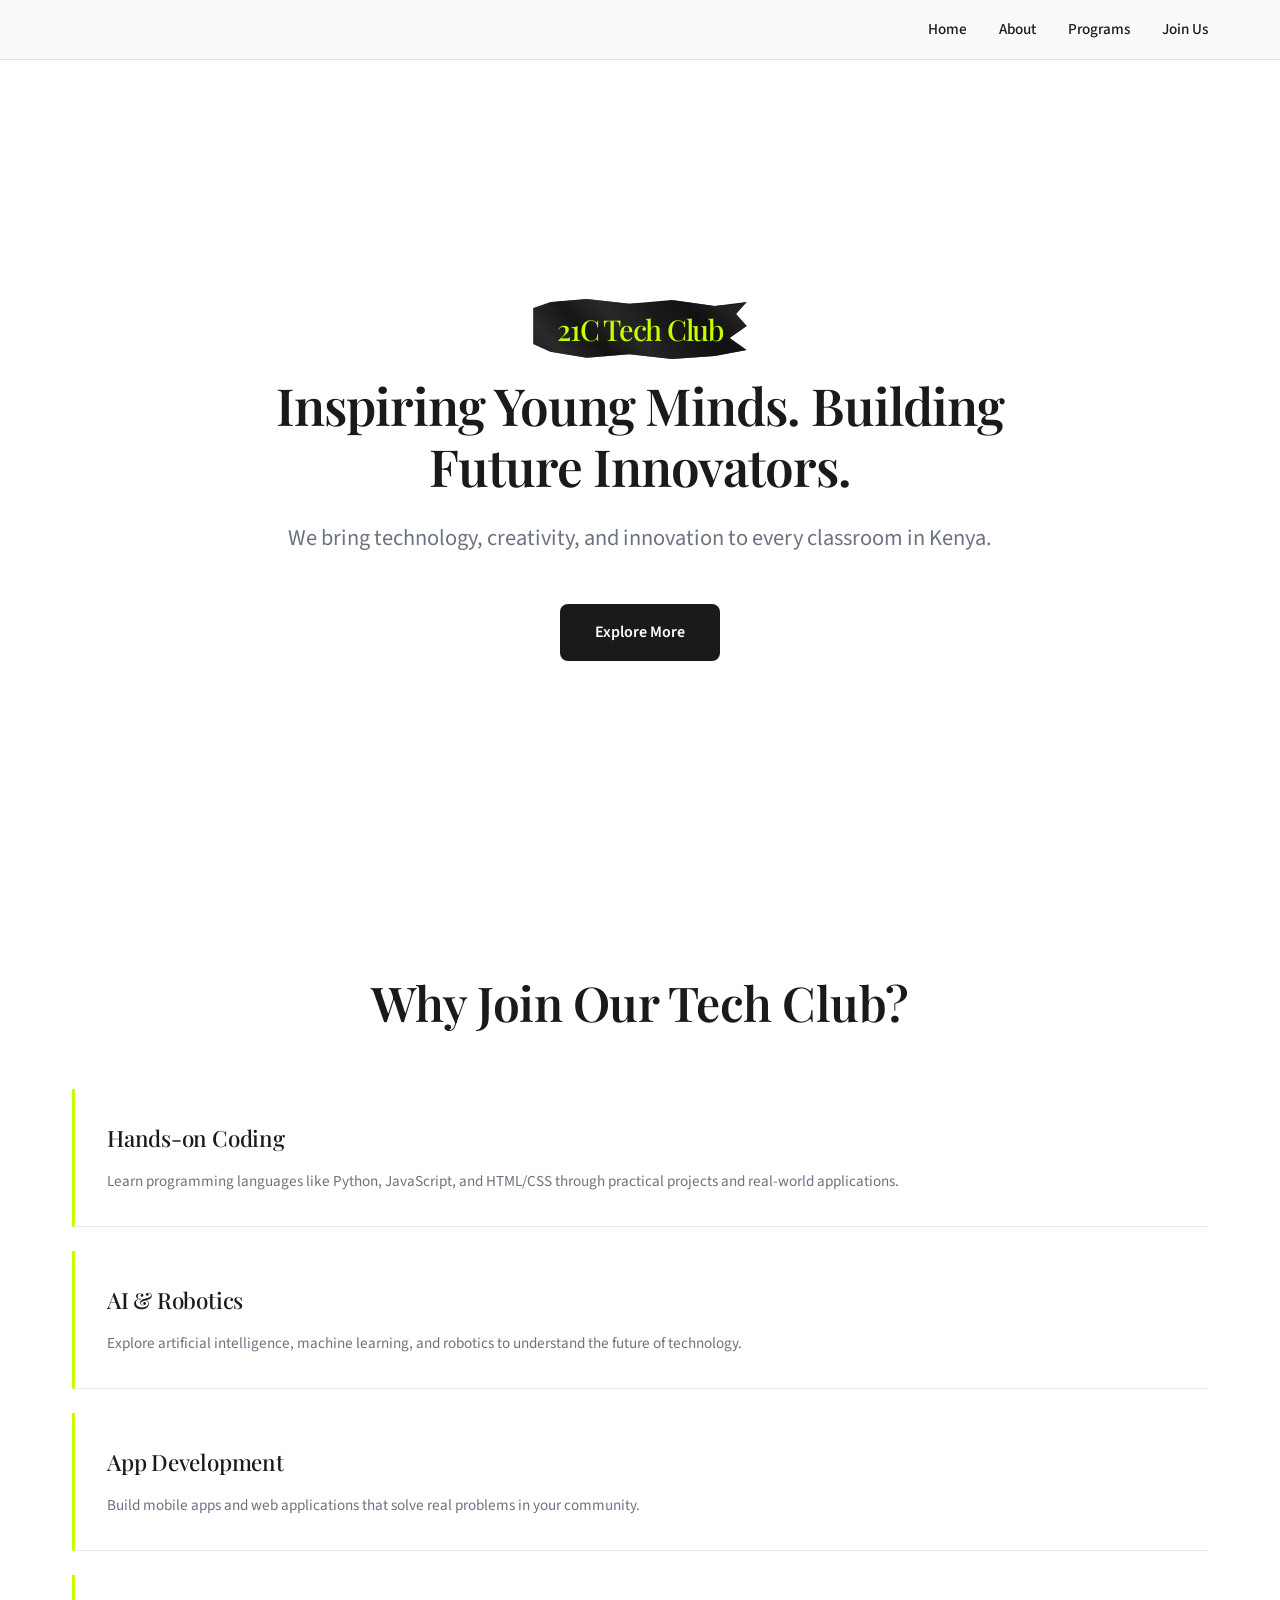
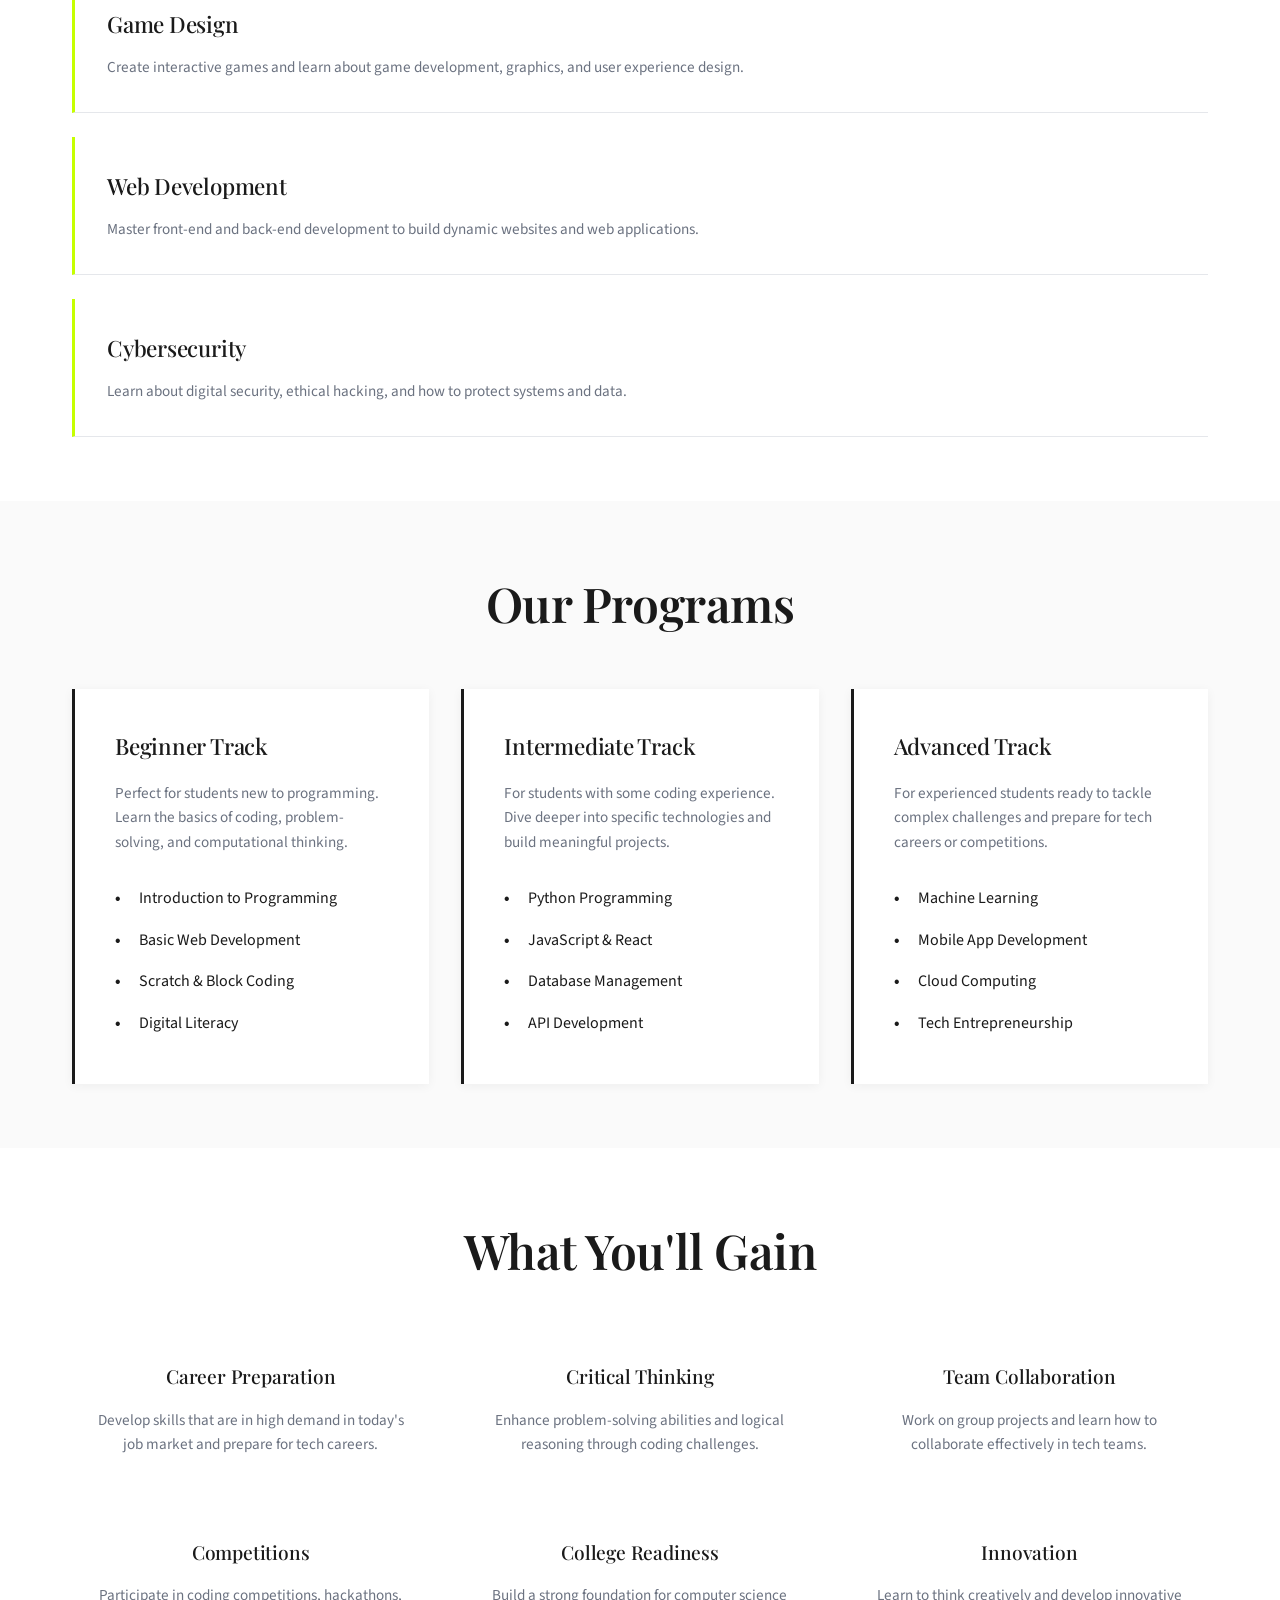
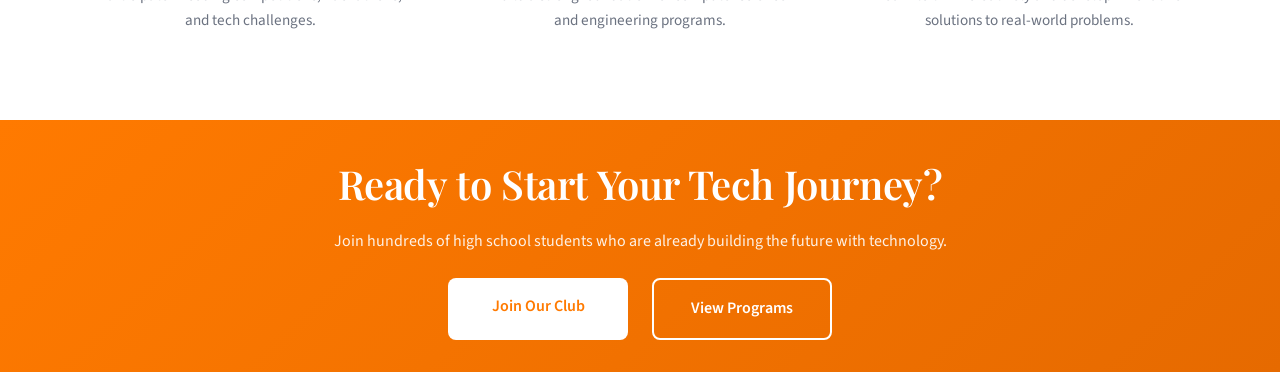
==== index.html @ 58b2c372 "changed the home file" ====
<!DOCTYPE html>
<html lang="en">
<head>
    <meta charset="UTF-8">
    <meta name="viewport" content="width=device-width, initial-scale=1.0">
    <title>21C Tech Club - Home</title>
    <link rel="stylesheet" href="styles.css">
    <link rel="preconnect" href="https://fonts.googleapis.com">
    <link rel="preconnect" href="https://fonts.gstatic.com" crossorigin>
    <link href="https://fonts.googleapis.com/css2?family=Playfair+Display:wght@400;500;600;700&family=Source+Sans+Pro:wght@300;400;500;600;700&display=swap" rel="stylesheet">
</head>
<body>
    <!-- Navigation -->
    <nav class="navbar">
        <div class="nav-container">
            <div class="nav-menu" id="nav-menu">
                <a href="index.html" class="nav-link">Home</a>
                <a href="about.html" class="nav-link">About</a>
                <a href="programs.html" class="nav-link">Programs</a>
                <a href="join.html" class="nav-link">Join Us</a>
            </div>
            <div class="hamburger" id="hamburger">
                <span class="bar"></span>
                <span class="bar"></span>
                <span class="bar"></span>
            </div>
        </div>
    </nav>

    <!-- Hero Section -->
    <main class="hero">
        <div class="hero-content">
            <h1 class="hero-title">
                <span class="club-name">21C Tech Club</span>
                <span class="main-tagline">Inspiring Young Minds. Building Future Innovators.</span>
            </h1>
            <p class="hero-subtitle">We bring technology, creativity, and innovation to every classroom in Kenya.</p>
            <div class="hero-buttons">
                <a href="#explore" class="btn btn-primary">Explore More</a>
            </div>
        </div>
    </main>

    <!-- Explore Section -->
    <section id="explore" class="explore-section">
        <div class="container">
            <h2 class="section-title">Why Join Our Tech Club?</h2>
            <div class="features-grid">
                <div class="feature-card">
                    <h3>Hands-on Coding</h3>
                    <p>Learn programming languages like Python, JavaScript, and HTML/CSS through practical projects and real-world applications.</p>
                </div>
                <div class="feature-card">
                    <h3>AI & Robotics</h3>
                    <p>Explore artificial intelligence, machine learning, and robotics to understand the future of technology.</p>
                </div>
                <div class="feature-card">
                    <h3>App Development</h3>
                    <p>Build mobile apps and web applications that solve real problems in your community.</p>
                </div>
                <div class="feature-card">
                    <h3>Game Design</h3>
                    <p>Create interactive games and learn about game development, graphics, and user experience design.</p>
                </div>
                <div class="feature-card">
                    <h3>Web Development</h3>
                    <p>Master front-end and back-end development to build dynamic websites and web applications.</p>
                </div>
                <div class="feature-card">
                    <h3>Cybersecurity</h3>
                    <p>Learn about digital security, ethical hacking, and how to protect systems and data.</p>
                </div>
            </div>
        </div>
    </section>

    <!-- Programs Section -->
    <section class="programs-section">
        <div class="container">
            <h2 class="section-title">Our Programs</h2>
            <div class="programs-grid">
                <div class="program-card">
                    <h3>Beginner Track</h3>
                    <p>Perfect for students new to programming. Learn the basics of coding, problem-solving, and computational thinking.</p>
                    <ul>
                        <li>Introduction to Programming</li>
                        <li>Basic Web Development</li>
                        <li>Scratch & Block Coding</li>
                        <li>Digital Literacy</li>
                    </ul>
                </div>
                <div class="program-card">
                    <h3>Intermediate Track</h3>
                    <p>For students with some coding experience. Dive deeper into specific technologies and build meaningful projects.</p>
                    <ul>
                        <li>Python Programming</li>
                        <li>JavaScript & React</li>
                        <li>Database Management</li>
                        <li>API Development</li>
                    </ul>
                </div>
                <div class="program-card">
                    <h3>Advanced Track</h3>
                    <p>For experienced students ready to tackle complex challenges and prepare for tech careers or competitions.</p>
                    <ul>
                        <li>Machine Learning</li>
                        <li>Mobile App Development</li>
                        <li>Cloud Computing</li>
                        <li>Tech Entrepreneurship</li>
                    </ul>
                </div>
            </div>
        </div>
    </section>

    <!-- Benefits Section -->
    <section class="benefits-section">
        <div class="container">
            <h2 class="section-title">What You'll Gain</h2>
            <div class="benefits-grid">
                <div class="benefit-item">
                    <h3>Career Preparation</h3>
                    <p>Develop skills that are in high demand in today's job market and prepare for tech careers.</p>
                </div>
                <div class="benefit-item">
                    <h3>Critical Thinking</h3>
                    <p>Enhance problem-solving abilities and logical reasoning through coding challenges.</p>
                </div>
                <div class="benefit-item">
                    <h3>Team Collaboration</h3>
                    <p>Work on group projects and learn how to collaborate effectively in tech teams.</p>
                </div>
                <div class="benefit-item">
                    <h3>Competitions</h3>
                    <p>Participate in coding competitions, hackathons, and tech challenges.</p>
                </div>
                <div class="benefit-item">
                    <h3>College Readiness</h3>
                    <p>Build a strong foundation for computer science and engineering programs.</p>
                </div>
                <div class="benefit-item">
                    <h3>Innovation</h3>
                    <p>Learn to think creatively and develop innovative solutions to real-world problems.</p>
                </div>
            </div>
        </div>
    </section>

    <!-- CTA Section -->
    <section class="cta-section">
        <div class="container">
            <h2>Ready to Start Your Tech Journey?</h2>
            <p>Join hundreds of high school students who are already building the future with technology.</p>
            <div class="cta-buttons">
                <a href="join.html" class="btn btn-primary">Join Our Club</a>
                <a href="programs.html" class="btn btn-secondary">View Programs</a>
            </div>
        </div>
    </section>

    <script src="script.js"></script>
</body>
</html>
---- styles.css ----
/* Reset and Base Styles */
* {
    margin: 0;
    padding: 0;
    box-sizing: border-box;
}

:root {
    /* Color Palette */
    --primary-dark: #1A1A1A;
    --secondary-gray: #4A4A4A;
    --accent-light: #F8F9FA;
    --background-white: #FFFFFF;
    --text-dark: #1A1A1A;
    --text-light: #6B7280;
    --white: #FFFFFF;
    --accent-lime: #C6FF00;
    --accent-orange: #FF7A00;
    
    /* Typography */
    --font-heading: 'Playfair Display', serif;
    --font-body: 'Source Sans Pro', sans-serif;
    
    /* Spacing */
    --nav-height: 60px;
    --container-padding: 2rem;
    --section-padding: 4rem 0;
}

body {
    font-family: var(--font-body);
    background-color: var(--background-white);
    color: var(--text-dark);
    line-height: 1.6;
    overflow-x: hidden;
}

/* Navigation Styles */
.navbar {
    position: fixed;
    top: 0;
    left: 0;
    right: 0;
    height: var(--nav-height);
    background-color: rgba(249, 250, 251, 0.95);
    backdrop-filter: blur(10px);
    border-bottom: 1px solid rgba(28, 28, 28, 0.1);
    z-index: 1000;
    transition: all 0.3s ease;
}

.navbar.scrolled {
    box-shadow: 0 2px 20px rgba(28, 28, 28, 0.1);
}

.nav-container {
    max-width: 1200px;
    margin: 0 auto;
    padding: 0 var(--container-padding);
    height: 100%;
    display: flex;
    justify-content: flex-end;
    align-items: center;
}

.nav-menu {
    display: flex;
    gap: 2rem;
    align-items: center;
}

.nav-link {
    color: var(--text-dark);
    text-decoration: none;
    font-weight: 500;
    font-size: 0.95rem;
    position: relative;
    transition: all 0.3s ease;
}

.nav-link:hover {
    color: var(--accent-lime);
}

.nav-link::after {
    content: '';
    position: absolute;
    bottom: -5px;
    left: 0;
    width: 0;
    height: 2px;
    background-color: var(--accent-lime);
    transition: width 0.3s ease;
}

.nav-link:hover::after {
    width: 100%;
}

/* Hamburger Menu */
.hamburger {
    display: none;
    flex-direction: column;
    cursor: pointer;
    gap: 4px;
}

.bar {
    width: 25px;
    height: 3px;
    background-color: var(--text-dark);
    transition: 0.3s;
    border-radius: 2px;
}

/* Hero Section */
.hero {
    min-height: 100vh;
    display: flex;
    align-items: center;
    justify-content: center;
    background: var(--background-white);
    padding: var(--nav-height) 0 0;
    position: relative;
}

.hero::before {
    content: '';
    position: absolute;
    top: 0;
    left: 0;
    right: 0;
    bottom: 0;
    background: var(--background-white);
    z-index: 1;
}

.hero-content {
    max-width: 800px;
    text-align: center;
    padding: 0 var(--container-padding);
    position: relative;
    z-index: 2;
}

.hero-title {
    font-family: var(--font-heading);
    font-size: clamp(2.5rem, 5vw, 4rem);
    font-weight: 600;
    line-height: 1.2;
    margin-bottom: 1.5rem;
    color: var(--text-dark);
    letter-spacing: -0.02em;
}

.hero-title {
    font-family: var(--font-heading);
    font-size: clamp(2.5rem, 5vw, 4rem);
    font-weight: 600;
    line-height: 1.2;
    margin-bottom: 1.5rem;
    color: var(--text-dark);
    letter-spacing: -0.02em;
    display: flex;
    flex-direction: column;
    align-items: center;
    gap: 1rem;
}

.hero-title .club-name {
    color: var(--accent-lime);
    font-size: clamp(1.2rem, 2.5vw, 1.8rem);
    font-weight: 500;
    display: inline-block;
    margin-bottom: 0;
    padding: 0.8rem 1.5rem;
    background: linear-gradient(135deg, #2C2C2C 0%, #1A1A1A 50%, #0F0F0F 100%);
    position: relative;
    overflow: visible;
    clip-path: polygon(
        0% 15%, 
        8% 5%, 
        25% 0%, 
        45% 8%, 
        65% 2%, 
        85% 12%, 
        100% 5%, 
        95% 25%, 
        100% 45%, 
        92% 65%, 
        100% 85%, 
        85% 95%, 
        65% 100%, 
        45% 92%, 
        25% 98%, 
        8% 88%, 
        0% 75%
    );
}

.hero-title .main-tagline {
    font-size: clamp(2rem, 4vw, 3.2rem);
    font-weight: 600;
    color: var(--text-dark);
    letter-spacing: -0.02em;
    text-align: center;
}

.hero-title .club-name::before {
    content: '';
    position: absolute;
    top: -3px;
    left: -3px;
    right: -3px;
    bottom: -3px;
    background: linear-gradient(45deg, 
        #1A1A1A 0%, 
        #2C2C2C 15%, 
        #0F0F0F 30%, 
        #2C2C2C 45%, 
        #1A1A1A 60%, 
        #0F0F0F 75%, 
        #2C2C2C 90%, 
        #1A1A1A 100%);
    clip-path: polygon(
        0% 20%, 
        12% 8%, 
        30% 3%, 
        50% 12%, 
        70% 5%, 
        90% 15%, 
        100% 8%, 
        98% 30%, 
        100% 50%, 
        95% 70%, 
        100% 90%, 
        88% 98%, 
        70% 100%, 
        50% 95%, 
        30% 100%, 
        12% 92%, 
        0% 80%
    );
    z-index: -1;
    opacity: 0.7;
}

.hero-title .club-name::after {
    content: '';
    position: absolute;
    bottom: -12px;
    left: 15%;
    width: 70%;
    height: 8px;
    background: linear-gradient(90deg, 
        transparent 0%, 
        #1A1A1A 10%, 
        #2C2C2C 25%, 
        #0F0F0F 40%, 
        #2C2C2C 55%, 
        #1A1A1A 70%, 
        #0F0F0F 85%, 
        transparent 100%);
    clip-path: polygon(
        0% 0%, 
        20% 100%, 
        40% 80%, 
        60% 100%, 
        80% 60%, 
        100% 0%
    );
    opacity: 0.8;
}

.hero-subtitle {
    font-family: var(--font-body);
    font-size: clamp(1.1rem, 2.5vw, 1.4rem);
    color: var(--text-light);
    margin-bottom: 3rem;
    font-weight: 400;
    line-height: 1.5;
}

.hero-buttons {
    display: flex;
    gap: 1.5rem;
    justify-content: center;
    flex-wrap: wrap;
}

/* Button Styles */
.btn {
    display: inline-block;
    padding: 1rem 2rem;
    border-radius: 8px;
    text-decoration: none;
    font-weight: 600;
    font-size: 1rem;
    transition: all 0.3s ease;
    border: none;
    cursor: pointer;
    min-width: 160px;
    text-align: center;
}

.btn-primary {
    background-color: var(--primary-dark);
    color: var(--white);
}

.btn-primary:hover {
    background-color: var(--secondary-gray);
    transform: translateY(-2px);
    box-shadow: 0 8px 25px rgba(26, 26, 26, 0.3);
}

.btn-secondary {
    background-color: var(--secondary-gray);
    color: var(--white);
}

.btn-secondary:hover {
    background-color: var(--primary-dark);
    transform: translateY(-2px);
    box-shadow: 0 8px 25px rgba(74, 74, 74, 0.3);
}

/* Responsive Design */
@media (max-width: 768px) {
    :root {
        --container-padding: 1rem;
    }
    
    .nav-menu {
        position: fixed;
        top: var(--nav-height);
        left: -100%;
        width: 100%;
        height: calc(100vh - var(--nav-height));
        background-color: var(--background-white);
        flex-direction: column;
        justify-content: flex-start;
        align-items: center;
        padding-top: 2rem;
        transition: left 0.3s ease;
        box-shadow: 0 2px 10px rgba(28, 28, 28, 0.1);
    }
    
    .nav-menu.active {
        left: 0;
    }
    
    .nav-menu .nav-link {
        font-size: 1.2rem;
        margin: 1rem 0;
    }
    
    .hamburger {
        display: flex;
    }
    
    .hamburger.active .bar:nth-child(2) {
        opacity: 0;
    }
    
    .hamburger.active .bar:nth-child(1) {
        transform: translateY(7px) rotate(45deg);
    }
    
    .hamburger.active .bar:nth-child(3) {
        transform: translateY(-7px) rotate(-45deg);
    }
    
    .hero-buttons {
        flex-direction: column;
        align-items: center;
    }
    
    .btn {
        width: 100%;
        max-width: 280px;
    }
    
    .programs-grid,
    .benefits-grid {
        grid-template-columns: 1fr;
        gap: 1.5rem;
    }
    
    .features-grid {
        gap: 1rem;
    }
    
    .cta-buttons {
        flex-direction: column;
        align-items: center;
    }
    
    .cta-buttons .btn {
        width: 100%;
        max-width: 280px;
    }
}

@media (max-width: 480px) {
    .nav-container {
        padding: 0 1rem;
    }
    
    .hero-content {
        padding: 0 1rem;
    }
    
    .hero-title {
        font-size: 2rem;
    }
    
    .hero-subtitle {
        font-size: 1rem;
    }
}

/* Smooth scrolling */
html {
    scroll-behavior: smooth;
}

/* Focus states for accessibility */
.nav-link:focus,
.btn:focus {
    outline: 2px solid var(--primary-dark);
    outline-offset: 2px;
}

/* Loading animation for better UX */
@keyframes fadeInUp {
    from {
        opacity: 0;
        transform: translateY(30px);
    }
    to {
        opacity: 1;
        transform: translateY(0);
    }
}

.hero-content {
    animation: fadeInUp 0.8s ease-out;
}

/* Container */
.container {
    max-width: 1200px;
    margin: 0 auto;
    padding: 0 var(--container-padding);
}

/* Section Styles */
.section-title {
    font-family: var(--font-heading);
    font-size: clamp(2rem, 4vw, 3rem);
    font-weight: 600;
    text-align: center;
    margin-bottom: 3rem;
    color: var(--text-dark);
    letter-spacing: -0.01em;
}

/* Explore Section */
.explore-section {
    padding: var(--section-padding);
    background-color: var(--background-white);
}

.features-grid {
    display: flex;
    flex-direction: column;
    gap: 1.5rem;
    margin-top: 2rem;
}

.feature-card {
    background: var(--background-white);
    padding: 2rem;
    border-radius: 0;
    text-align: left;
    border-left: 3px solid var(--accent-lime);
    transition: all 0.3s ease;
    border-bottom: 1px solid #E5E7EB;
    position: relative;
}

.feature-card:hover {
    background-color: var(--accent-light);
    padding-left: 2.5rem;
    border-left-color: var(--primary-dark);
}

.feature-card h3 {
    font-family: var(--font-heading);
    font-size: 1.4rem;
    font-weight: 500;
    margin-bottom: 0.8rem;
    color: var(--text-dark);
    letter-spacing: -0.01em;
}

.feature-card p {
    font-family: var(--font-body);
    color: var(--text-light);
    line-height: 1.6;
    font-size: 0.95rem;
}

/* Programs Section */
.programs-section {
    padding: var(--section-padding);
    background-color: #FAFAFA;
}

.programs-grid {
    display: grid;
    grid-template-columns: repeat(auto-fit, minmax(350px, 1fr));
    gap: 2rem;
    margin-top: 2rem;
}

.program-card {
    background: var(--background-white);
    padding: 2.5rem;
    border-radius: 0;
    box-shadow: 0 2px 10px rgba(0, 0, 0, 0.05);
    transition: transform 0.3s ease;
    border-left: 3px solid var(--primary-dark);
}

.program-card:hover {
    transform: translateY(-2px);
    box-shadow: 0 4px 20px rgba(0, 0, 0, 0.1);
}

.program-card h3 {
    font-family: var(--font-heading);
    font-size: 1.4rem;
    font-weight: 500;
    margin-bottom: 1rem;
    color: var(--text-dark);
    letter-spacing: -0.01em;
}

.program-card p {
    font-family: var(--font-body);
    color: var(--text-light);
    margin-bottom: 1.5rem;
    line-height: 1.6;
    font-size: 0.95rem;
}

.program-card ul {
    list-style: none;
    padding: 0;
}

.program-card li {
    padding: 0.5rem 0;
    color: var(--text-dark);
    position: relative;
    padding-left: 1.5rem;
}

.program-card li::before {
    content: '•';
    position: absolute;
    left: 0;
    color: var(--primary-dark);
    font-weight: bold;
}

/* Benefits Section */
.benefits-section {
    padding: var(--section-padding);
    background-color: var(--background-white);
}

.benefits-grid {
    display: grid;
    grid-template-columns: repeat(auto-fit, minmax(300px, 1fr));
    gap: 2rem;
    margin-top: 2rem;
}

.benefit-item {
    text-align: center;
    padding: 1.5rem;
}

.benefit-item h3 {
    font-family: var(--font-heading);
    font-size: 1.2rem;
    font-weight: 500;
    margin-bottom: 1rem;
    color: var(--text-dark);
    letter-spacing: -0.01em;
}

.benefit-item p {
    font-family: var(--font-body);
    color: var(--text-light);
    line-height: 1.6;
    font-size: 0.95rem;
}

/* CTA Section */
.cta-section {
    padding: 2rem 0;
    background: linear-gradient(135deg, var(--accent-orange) 0%, #E66A00 100%);
    text-align: center;
    color: var(--white);
}

.cta-section h2 {
    font-family: var(--font-heading);
    font-size: clamp(1.8rem, 3.5vw, 2.5rem);
    font-weight: 600;
    margin-bottom: 0.8rem;
    letter-spacing: -0.01em;
}

.cta-section p {
    font-family: var(--font-body);
    font-size: 1rem;
    margin-bottom: 1.5rem;
    opacity: 0.9;
}

.cta-buttons {
    display: flex;
    gap: 1.5rem;
    justify-content: center;
    flex-wrap: wrap;
}

.cta-buttons .btn {
    min-width: 180px;
}

.cta-buttons .btn-primary {
    background-color: var(--white);
    color: var(--accent-orange);
}

.cta-buttons .btn-primary:hover {
    background-color: var(--accent-light);
    transform: translateY(-2px);
}

.cta-buttons .btn-secondary {
    background-color: transparent;
    color: var(--white);
    border: 2px solid var(--white);
}

.cta-buttons .btn-secondary:hover {
    background-color: var(--white);
    color: var(--accent-orange);
    transform: translateY(-2px);
}
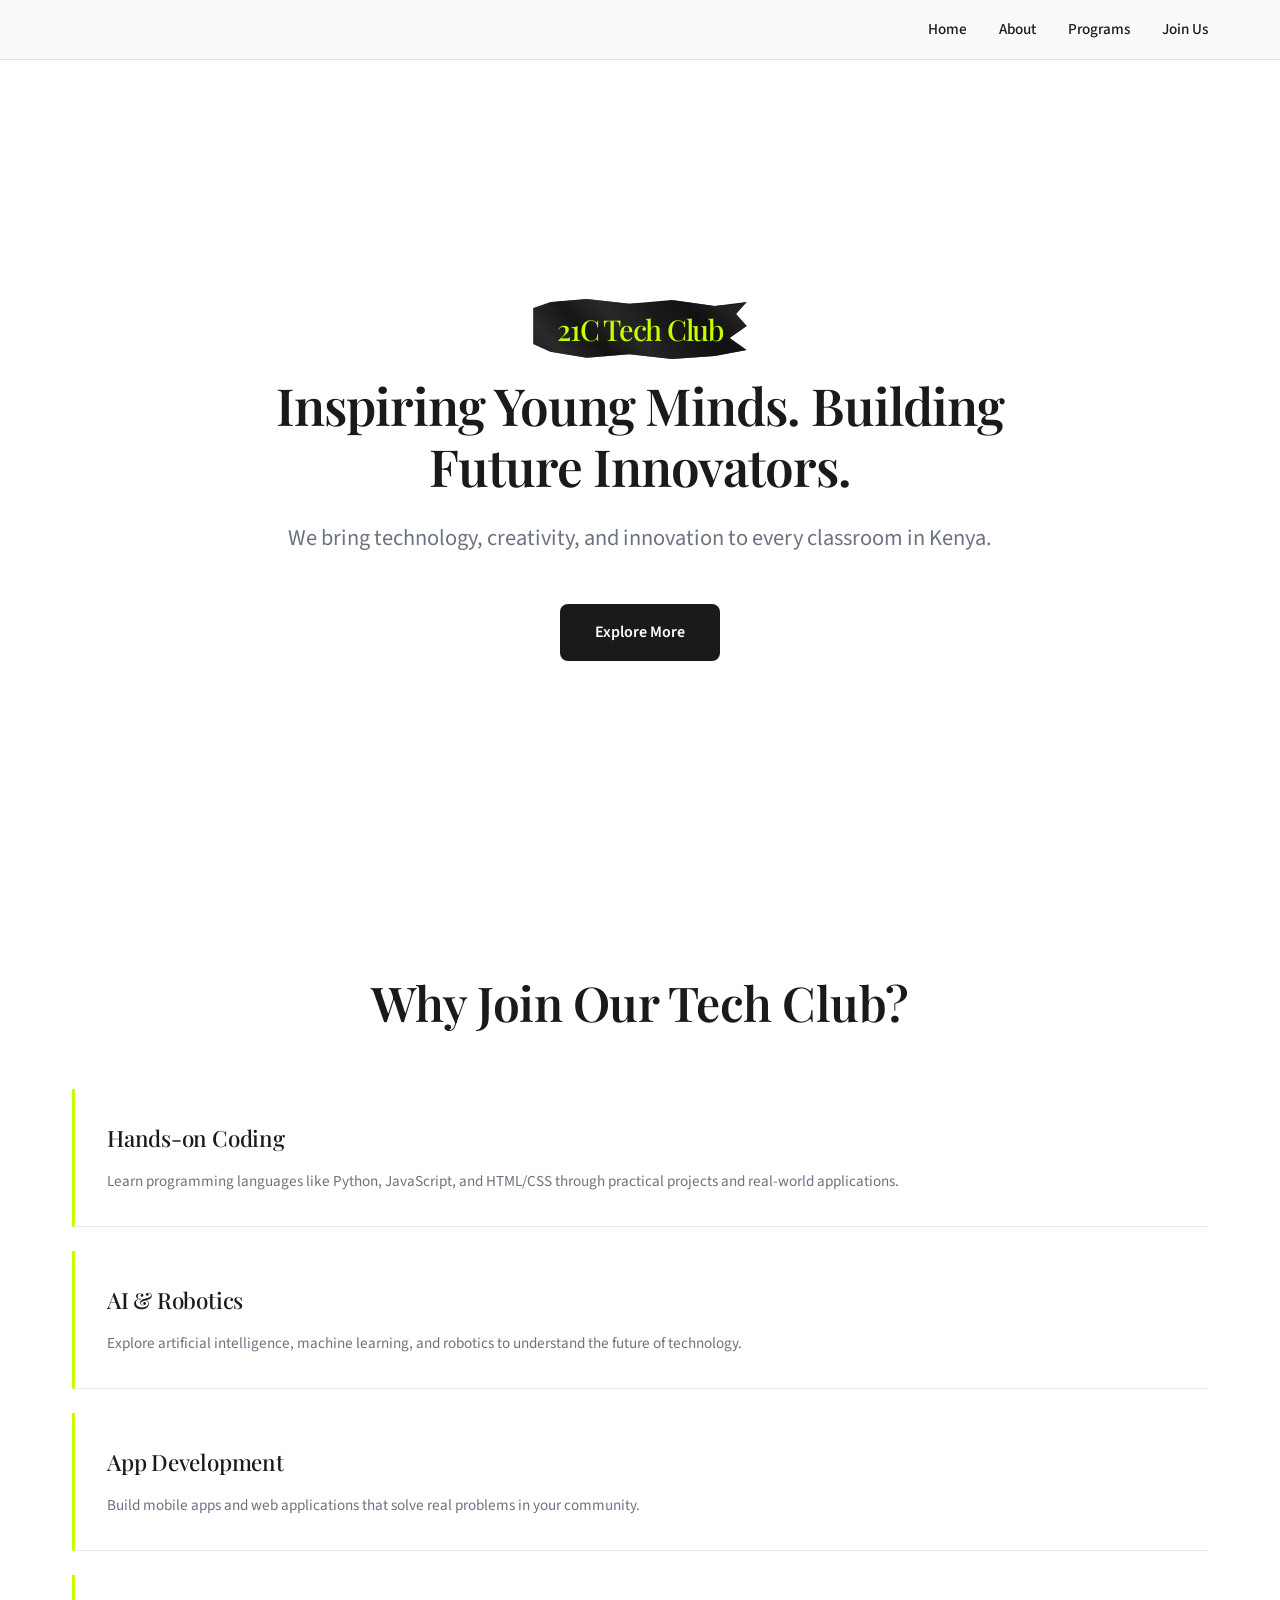
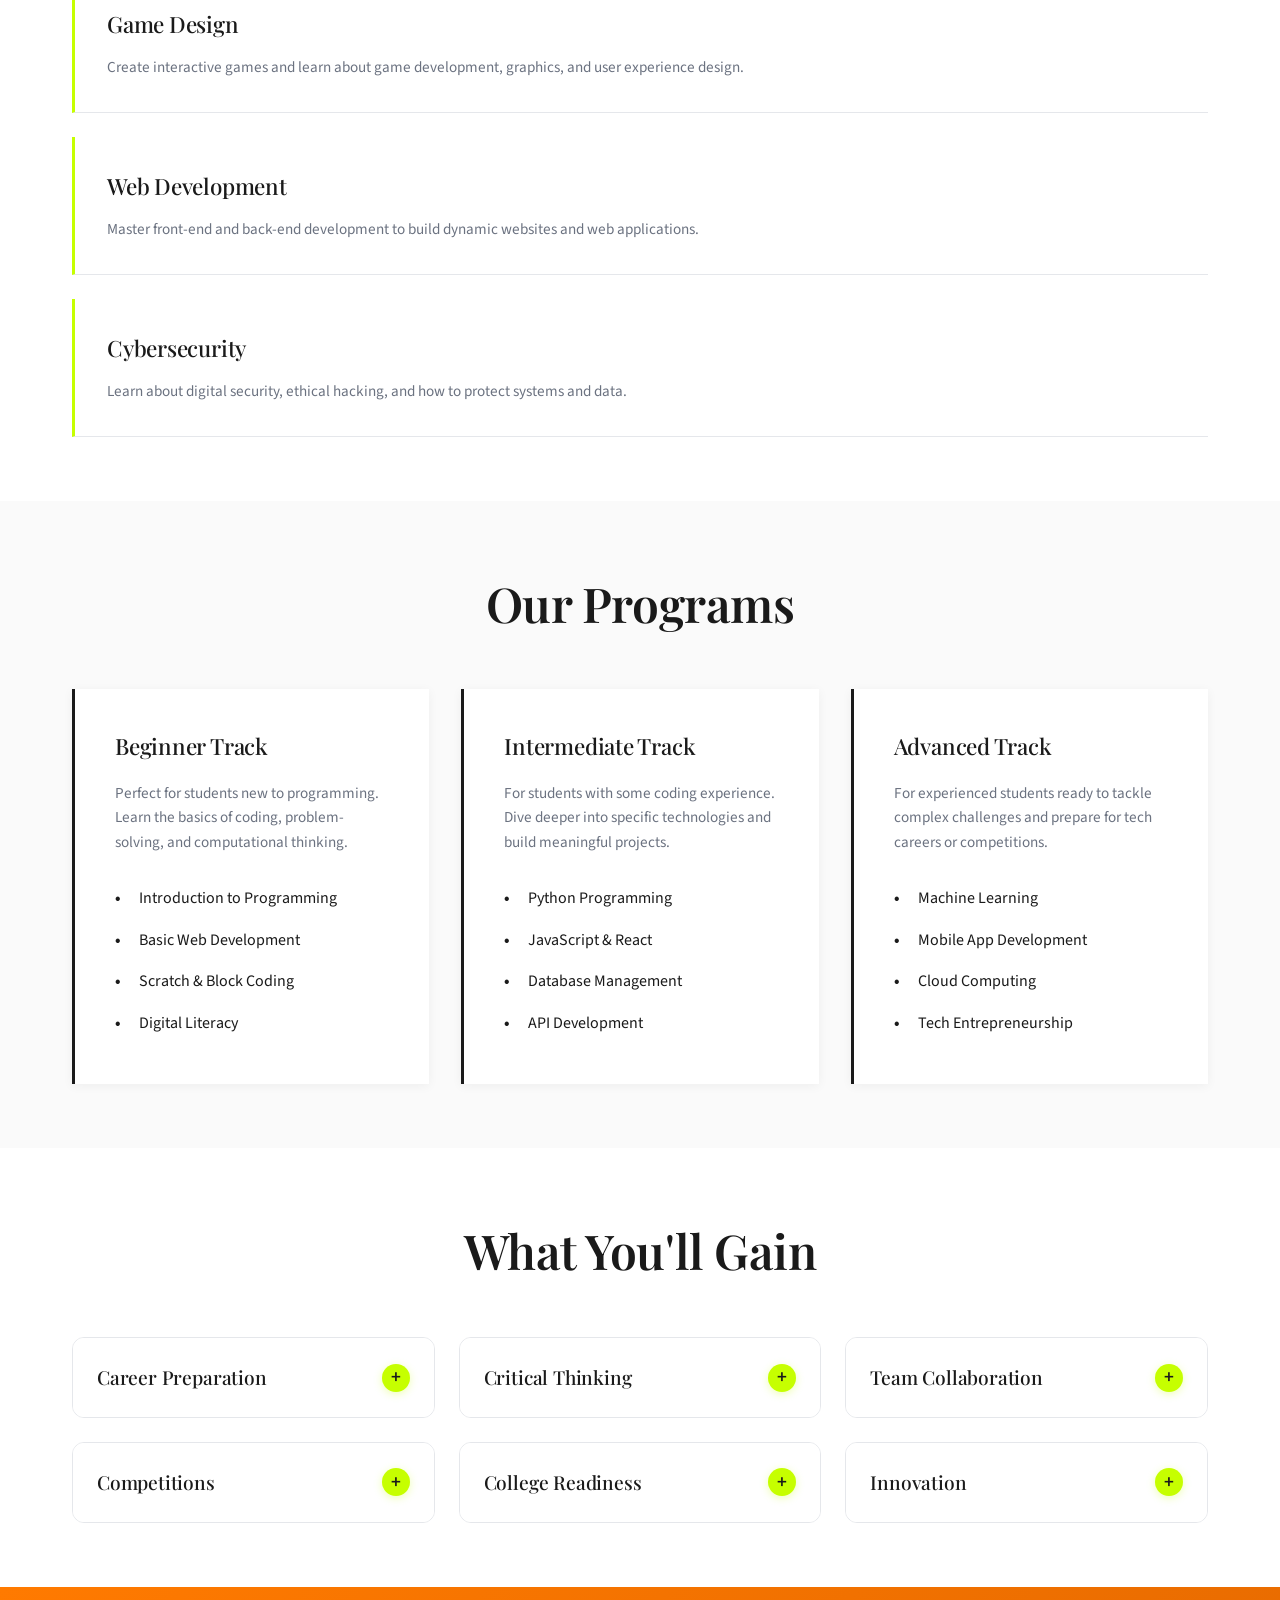
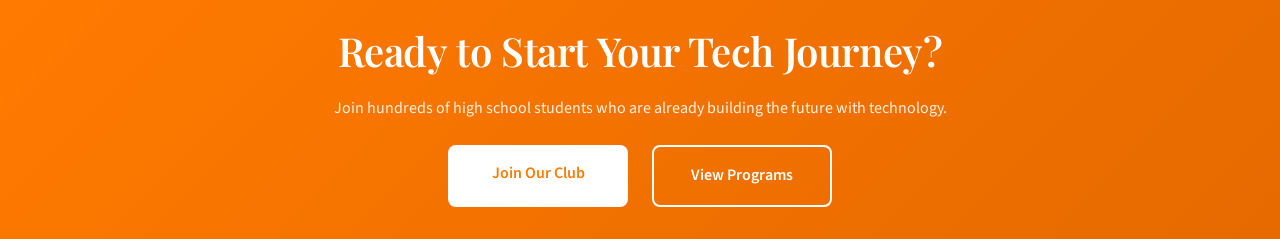
==== commit 9c40477f: "changed the home file" ====
--- a/index.html
+++ b/index.html
@@ -118,29 +118,59 @@
         <div class="container">
             <h2 class="section-title">What You'll Gain</h2>
             <div class="benefits-grid">
-                <div class="benefit-item">
-                    <h3>Career Preparation</h3>
-                    <p>Develop skills that are in high demand in today's job market and prepare for tech careers.</p>
+                <div class="benefit-card" data-card="1">
+                    <div class="benefit-header">
+                        <h3>Career Preparation</h3>
+                        <span class="toggle-icon">+</span>
+                    </div>
+                    <div class="benefit-content">
+                        <p>Develop skills that are in high demand in today's job market and prepare for tech careers.</p>
+                    </div>
                 </div>
-                <div class="benefit-item">
-                    <h3>Critical Thinking</h3>
-                    <p>Enhance problem-solving abilities and logical reasoning through coding challenges.</p>
+                <div class="benefit-card" data-card="2">
+                    <div class="benefit-header">
+                        <h3>Critical Thinking</h3>
+                        <span class="toggle-icon">+</span>
+                    </div>
+                    <div class="benefit-content">
+                        <p>Enhance problem-solving abilities and logical reasoning through coding challenges.</p>
+                    </div>
                 </div>
-                <div class="benefit-item">
-                    <h3>Team Collaboration</h3>
-                    <p>Work on group projects and learn how to collaborate effectively in tech teams.</p>
+                <div class="benefit-card" data-card="3">
+                    <div class="benefit-header">
+                        <h3>Team Collaboration</h3>
+                        <span class="toggle-icon">+</span>
+                    </div>
+                    <div class="benefit-content">
+                        <p>Work on group projects and learn how to collaborate effectively in tech teams.</p>
+                    </div>
                 </div>
-                <div class="benefit-item">
-                    <h3>Competitions</h3>
-                    <p>Participate in coding competitions, hackathons, and tech challenges.</p>
+                <div class="benefit-card" data-card="4">
+                    <div class="benefit-header">
+                        <h3>Competitions</h3>
+                        <span class="toggle-icon">+</span>
+                    </div>
+                    <div class="benefit-content">
+                        <p>Participate in coding competitions, hackathons, and tech challenges.</p>
+                    </div>
                 </div>
-                <div class="benefit-item">
-                    <h3>College Readiness</h3>
-                    <p>Build a strong foundation for computer science and engineering programs.</p>
+                <div class="benefit-card" data-card="5">
+                    <div class="benefit-header">
+                        <h3>College Readiness</h3>
+                        <span class="toggle-icon">+</span>
+                    </div>
+                    <div class="benefit-content">
+                        <p>Build a strong foundation for computer science and engineering programs.</p>
+                    </div>
                 </div>
-                <div class="benefit-item">
-                    <h3>Innovation</h3>
-                    <p>Learn to think creatively and develop innovative solutions to real-world problems.</p>
+                <div class="benefit-card" data-card="6">
+                    <div class="benefit-header">
+                        <h3>Innovation</h3>
+                        <span class="toggle-icon">+</span>
+                    </div>
+                    <div class="benefit-content">
+                        <p>Learn to think creatively and develop innovative solutions to real-world problems.</p>
+                    </div>
                 </div>
             </div>
         </div>
--- a/styles.css
+++ b/styles.css
@@ -585,29 +585,90 @@
 .benefits-grid {
     display: grid;
     grid-template-columns: repeat(auto-fit, minmax(300px, 1fr));
-    gap: 2rem;
+    gap: 1.5rem;
     margin-top: 2rem;
 }
 
-.benefit-item {
-    text-align: center;
+.benefit-card {
+    background: var(--background-white);
+    border: 1px solid #E5E7EB;
+    border-radius: 12px;
+    overflow: hidden;
+    transition: all 0.3s ease;
+    cursor: pointer;
+}
+
+.benefit-card:hover {
+    border-color: var(--accent-lime);
+    box-shadow: 0 4px 20px rgba(198, 255, 0, 0.1);
+}
+
+.benefit-card.active {
+    border-color: var(--accent-lime);
+    box-shadow: 0 8px 30px rgba(198, 255, 0, 0.2);
+}
+
+.benefit-header {
     padding: 1.5rem;
-}
-
-.benefit-item h3 {
+    display: flex;
+    justify-content: space-between;
+    align-items: center;
+    background: var(--background-white);
+    transition: background-color 0.3s ease;
+}
+
+.benefit-card.active .benefit-header {
+    background-color: rgba(198, 255, 0, 0.05);
+}
+
+.benefit-header h3 {
     font-family: var(--font-heading);
     font-size: 1.2rem;
     font-weight: 500;
-    margin-bottom: 1rem;
+    margin: 0;
     color: var(--text-dark);
     letter-spacing: -0.01em;
 }
 
-.benefit-item p {
+.toggle-icon {
+    font-size: 1.2rem;
+    font-weight: 600;
+    color: var(--text-dark);
+    background-color: var(--accent-lime);
+    border-radius: 50%;
+    transition: all 0.3s ease;
+    width: 28px;
+    height: 28px;
+    display: flex;
+    align-items: center;
+    justify-content: center;
+    box-shadow: 0 2px 8px rgba(198, 255, 0, 0.3);
+}
+
+.benefit-card.active .toggle-icon {
+    transform: rotate(45deg);
+    background-color: var(--text-dark);
+    color: var(--accent-lime);
+}
+
+.benefit-content {
+    max-height: 0;
+    overflow: hidden;
+    transition: max-height 0.3s ease, padding 0.3s ease;
+    background: var(--background-white);
+}
+
+.benefit-card.active .benefit-content {
+    max-height: 200px;
+    padding: 0 1.5rem 1.5rem;
+}
+
+.benefit-content p {
     font-family: var(--font-body);
     color: var(--text-light);
     line-height: 1.6;
     font-size: 0.95rem;
+    margin: 0;
 }
 
 /* CTA Section */
